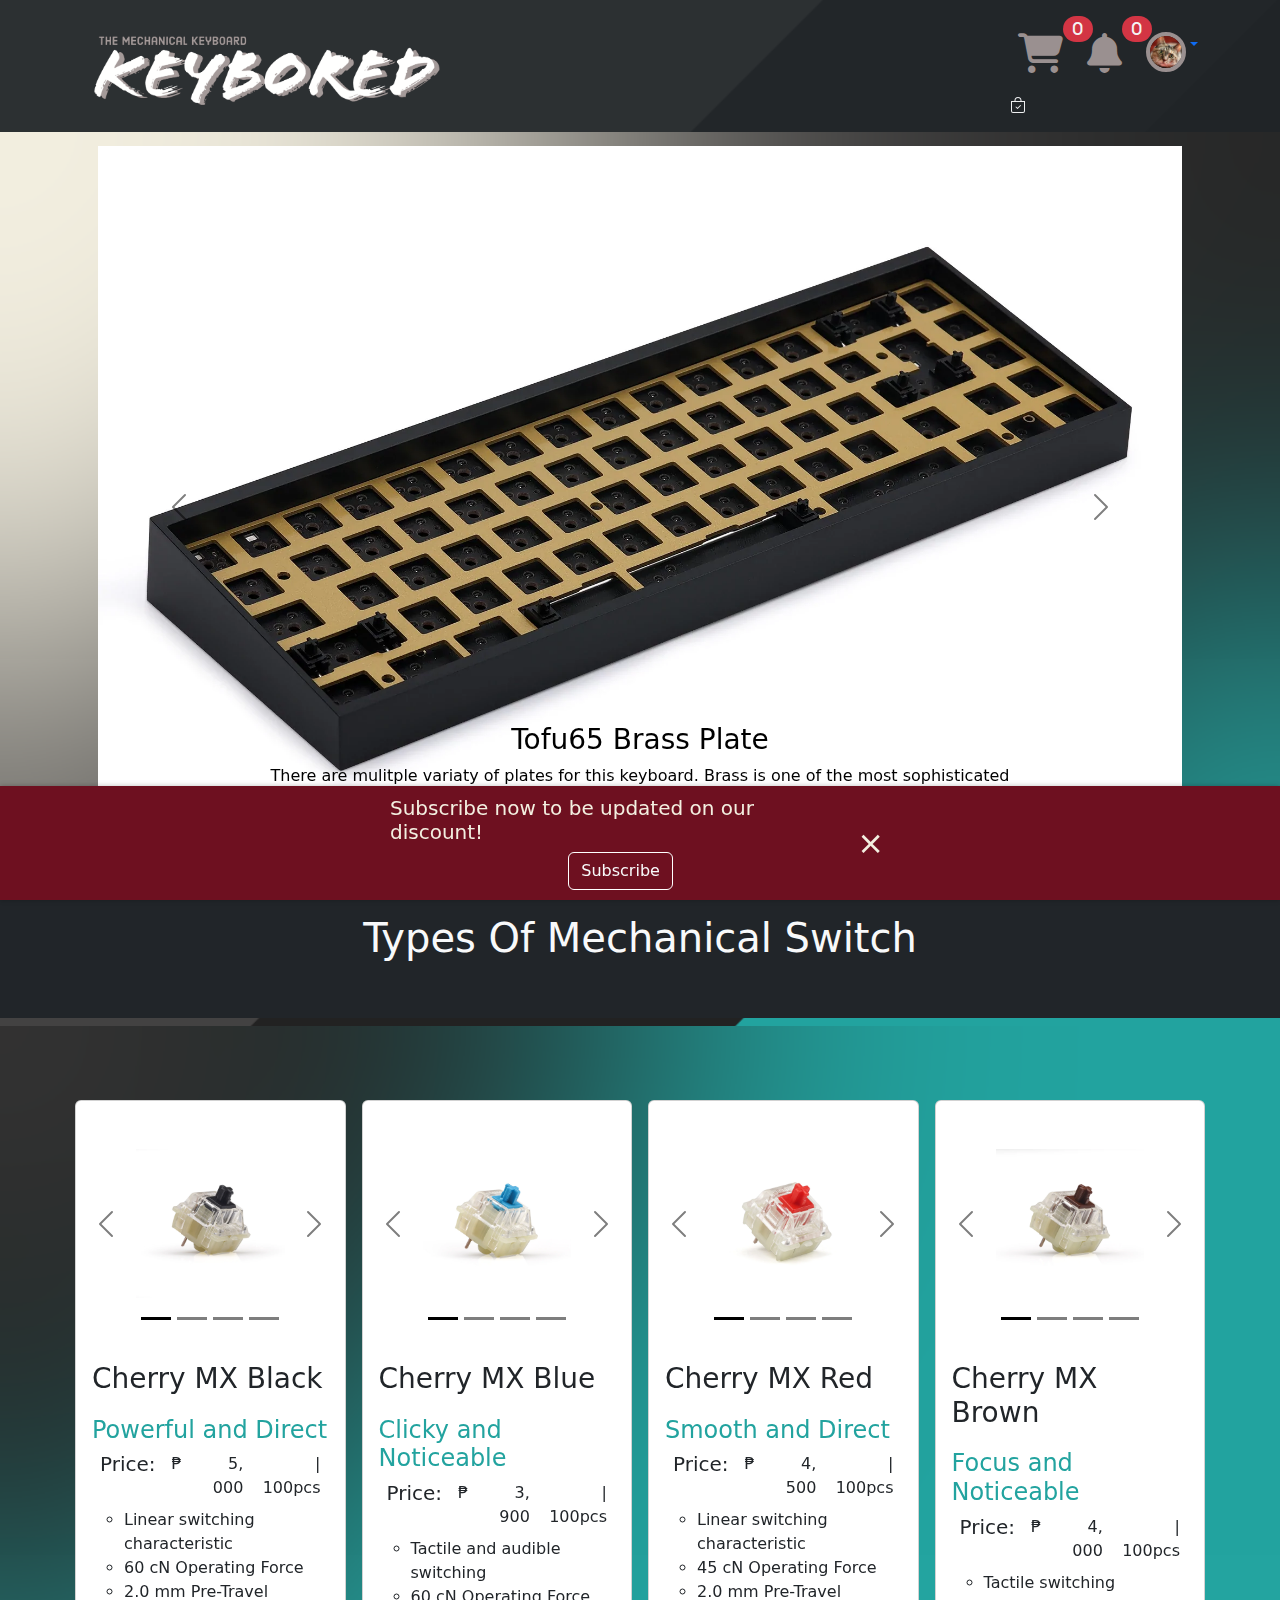
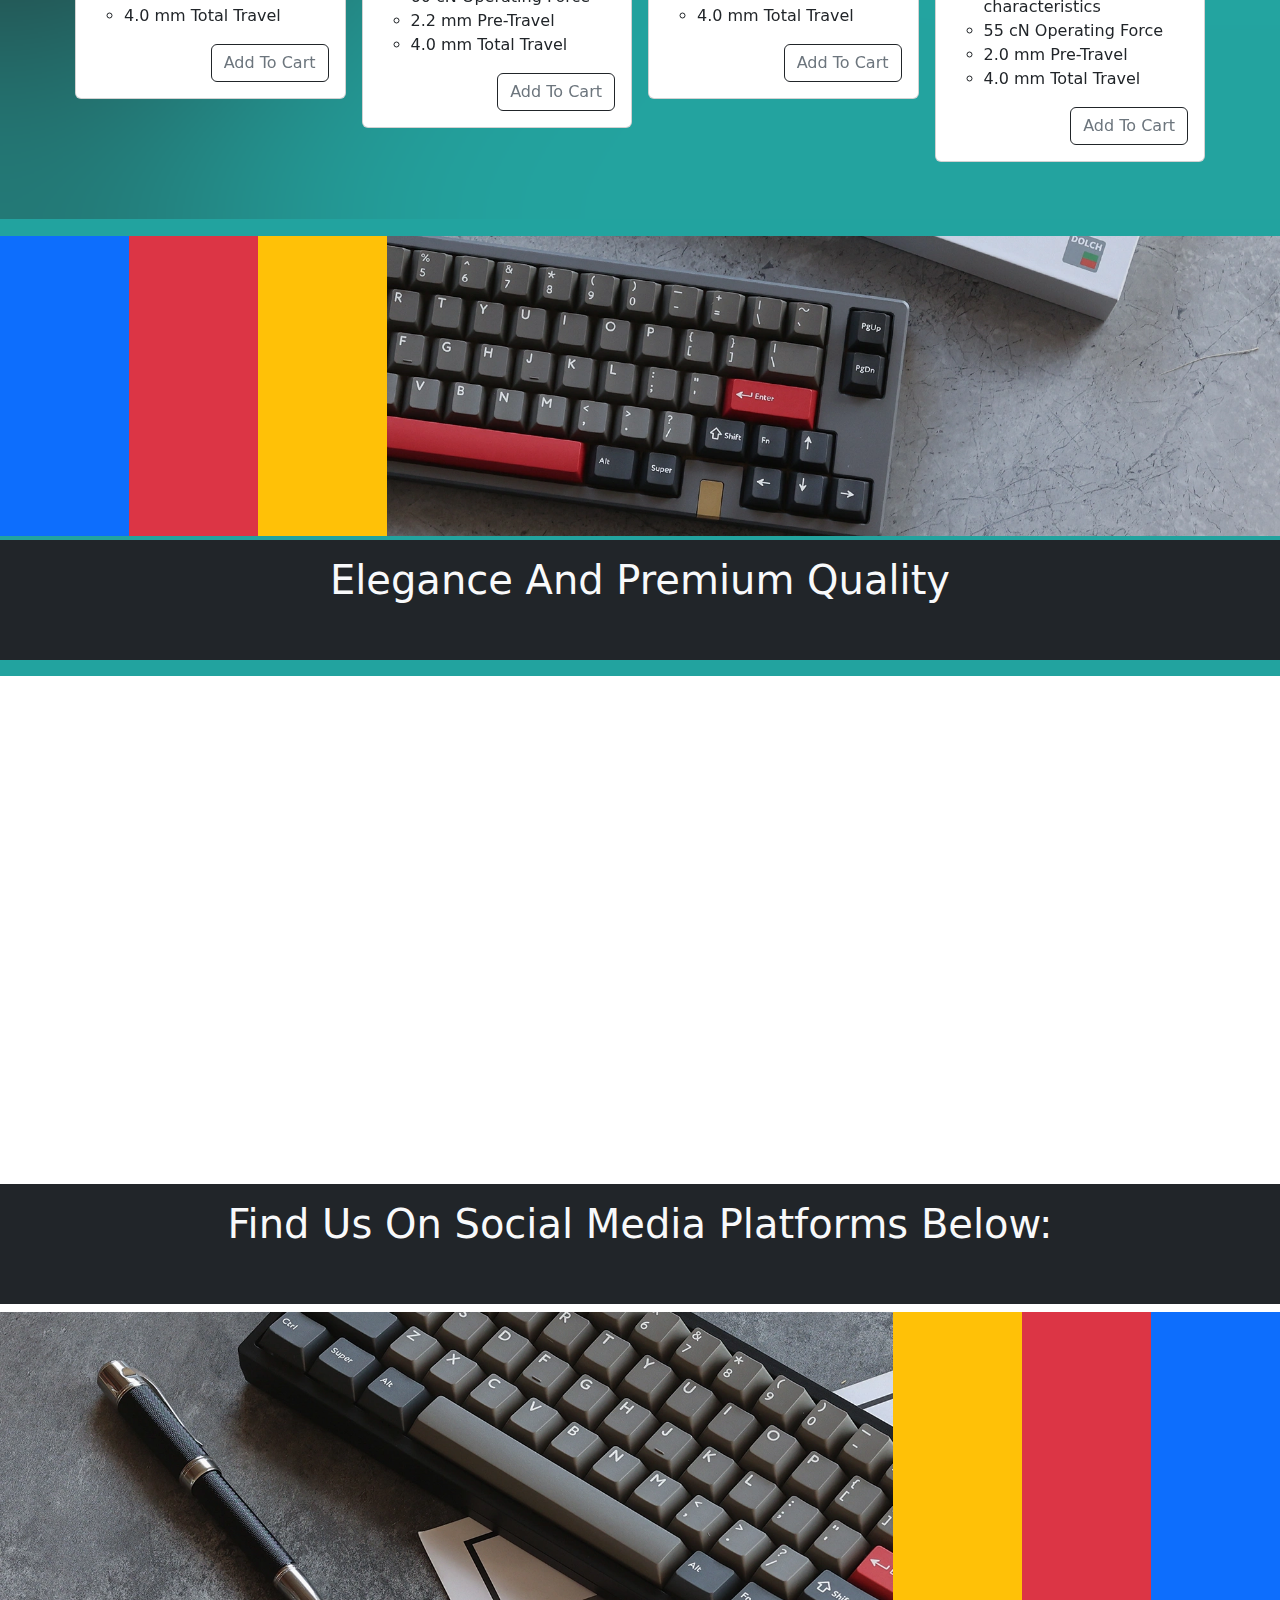
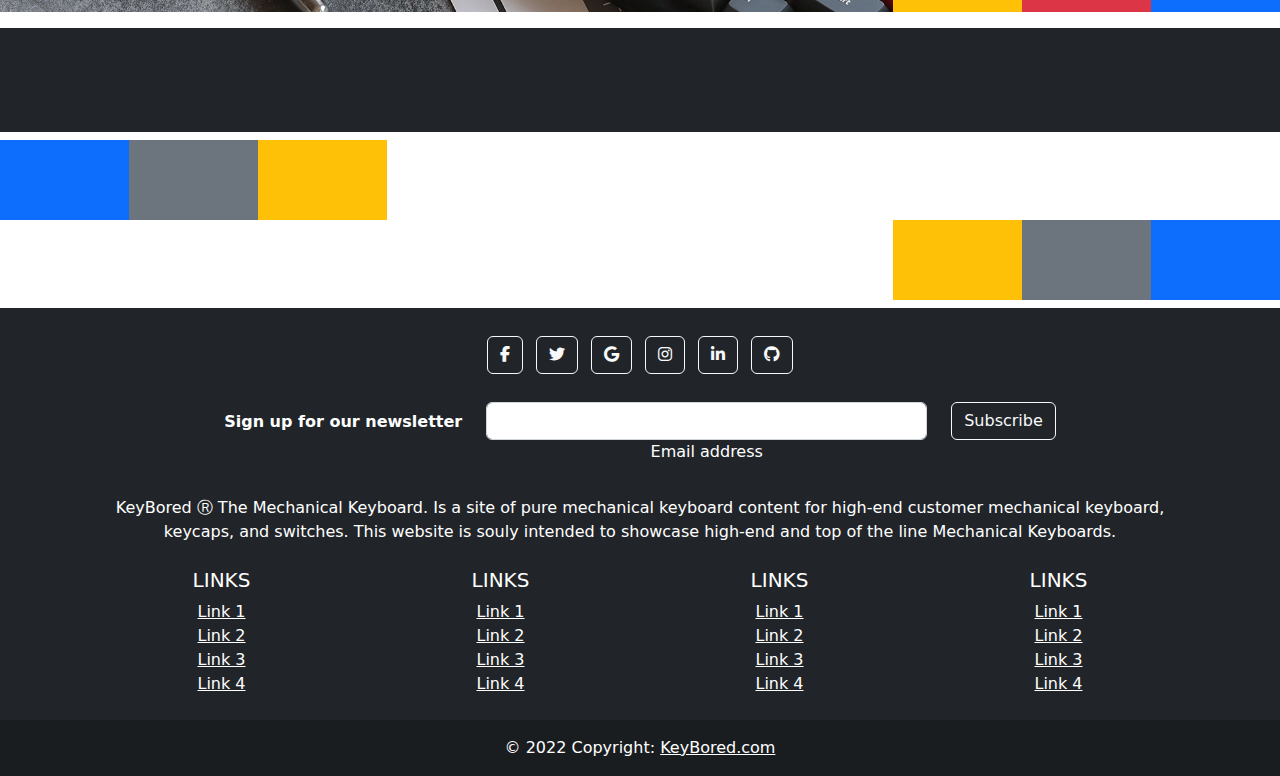
==== index.html @ e3d93f17 "first commit" ====
<!DOCTYPE html>
<html lang="en">

<head>
  <meta charset="UTF-8" />
  <meta http-equiv="X-UA-Compatible" content="IE=edge" />
  <meta name="viewport" content="width=device-width, initial-scale=1.0" />
  <title> | KeyBored Ⓡ The Mechanical Keyboard</title>

  <!-- title logo -->
  <link rel="icon" href="img/titlog.png" type="image/icon type" />
  <!-- title logo -->

  <link rel="stylesheet" href="css/bootstrap.css" />

  <!--  FOR BOTTOM BANNER -->
  <link rel="stylesheet" href="style.css" />

  <link rel="stylesheet" href="https://cdnjs.cloudflare.com/ajax/libs/font-awesome/6.1.1/css/all.min.css
  " />
  <!-- this is the link for the Bootstrap CDN for font awesome -->
  <link rel="stylesheet" href="https://cdn.jsdelivr.net/npm/bootstrap-icons@1.10.2/font/bootstrap-icons.css" />

  <style>
    html,
    body {
      background: url("img/background1.png");
      background-size: cover;
      background-repeat: no-repeat;
      background-attachment: fixed;
      box-sizing: border-box;
      margin-top: 0px;
      margin-bottom: 0px;
      margin-left: 0px;
      margin-right: 0px;
      scroll-behavior: smooth;
    }

    .blurbg {
      border: solid px white;
      padding-block: 10px;
      padding-inline: 15px;
      width: 100%;
      max-width: 2000px;
      margin: auto;
      backdrop-filter: blur(180px);
    }
  </style>
</head>

<body>
  <!-- START OF THE NAVBAR -->
  <nav class="navbar navbar-expand-lg navbar-dark bg-dark sticky-top m-0 p-3" style="opacity: 0.95; width: 100%">
    <div class="container align-items-center justify-content-center>
      <a class=" navbar-brand" href="#">
      <img src="img/brandname1.png" alt="logo" height="100" loading="lazy" />
      </a>
      <button class="navbar-toggler text-light" data-bs-toggle="collapse" data-bs-target="#navbarMenu">
        <span class="navbar-toggler-icon text-light"></span>
      </button>
      <div class="collapse navbar-collapse justify-content-end text-light" id="navbarMenu">
        <ul class="navbar-nav ms-3 p-0">
          <li class="nav-item justify-content-end">
            <a href="./cart.html" class="nav-link" style="font-size: 40px; color: #a09595; position: relative"><i
                class="fas fa-shopping-cart">
                <span class="badge rounded-pill  bg-danger" style="font-size: 15px; position: absolute; top: 0">0
                </span>
              </i>
            </a>

            <svg xmlns="http://www.w3.org/2000/svg" width="16" height="16" fill="currentColor" class="bi bi-bag-check"
              viewBox="0 0 16 16">
              <path fill-rule="evenodd"
                d="M10.854 8.146a.5.5 0 0 1 0 .708l-3 3a.5.5 0 0 1-.708 0l-1.5-1.5a.5.5 0 0 1 .708-.708L7.5 10.793l2.646-2.647a.5.5 0 0 1 .708 0z" />
              <path
                d="M8 1a2.5 2.5 0 0 1 2.5 2.5V4h-5v-.5A2.5 2.5 0 0 1 8 1zm3.5 3v-.5a3.5 3.5 0 1 0-7 0V4H1v10a2 2 0 0 0 2 2h10a2 2 0 0 0 2-2V4h-3.5zM2 5h12v9a1 1 0 0 1-1 1H3a1 1 0 0 1-1-1V5z" />
            </svg>
          </li>

          <li class="nav-item ms-2 p-0">
            <a href="#" class="nav-link" style="font-size: 40px; color: #a09595; position: relative"><i
                class="fas fa-bell">
                <span class="badge rounded-pill bg-danger" style="font-size: 15px; position: absolute; top: 0">0</span>
              </i>
            </a>
          </li>

          <!-- 3RD ITEM WITH DP -->

          <div class="dropdown ms-3 p-0">
            <a class="dropdown-toggle d-flex align-items-center hidden-arrow" href="#" id="pangatlongoption"
              role="button" data-bs-toggle="dropdown" aria-expanded="false">
              <img src="img/mingming.png" alt="bootstrap" class="mt-3 p-0 img-thumbnail" width="40" height="40"
                loading="lazy" style="border: solid 4px #a09595; border-radius: 50%" />
            </a>
            <ul class="dropdown-menu dropdown-menu-end p-1" aria-labelledby="pangatlongoption"
              style="background: none; border: none">
              <li>
                <div class="btn btn-outline-light rounded-pill" style="width: 100%; border: solid #a09595 0px">
                  <a href="#" class="dropdown-item text-light bg-dark rounded-pill" style="border: solid 1px white">My
                    Account</a>
                </div>
              </li>
              <li>
                <div class="btn btn-outline-light rounded-pill" style="width: 100%; border: solid #a09595 0px">
                  <a href="#" class="dropdown-item text-light bg-dark rounded-pill"
                    style="border: solid 1px white">Settings</a>
                </div>
              </li>
              <li>
                <div class="btn btn-outline-light rounded-pill" style="width: 100%; border: solid #a09595 0px">
                  <a href="#" class="dropdown-item text-light bg-dark rounded-pill"
                    style="border: solid 1px white">Logout</a>
                </div>
              </li>
            </ul>
          </div>
        </ul>
      </div>
  </nav>
  <!-- END OF THE NAVBAR -->

  <!-- START OF THE CAROUSEL -->
  <div class="blurbg">
    <div class="container">
      <div class="carousel slide carousel-fade carousel-dark p-0 mt-1 mb-3 ms-3 me-3" data-bs-ride="carousel"
        id="CarouselControl">
        <div class="carousel-indicators">
          <button data-bs-target="#CarouselControl" data-bs-slide-to="0" class="active"></button>
          <button data-bs-target="#CarouselControl" data-bs-slide-to="1"></button>
          <button data-bs-target="#CarouselControl" data-bs-slide-to="2"></button>
          <button data-bs-target="#CarouselControl" data-bs-slide-to="3"></button>
          <button data-bs-target="#CarouselControl" data-bs-slide-to="4"></button>
        </div>
        <div class="carousel-inner">
          <div class="carousel-item active">
            <img src="img/Products/tofu65.png" alt="" class="d-block w-100 h-100" />
            <div class="carousel-caption d-none d-md-block">
              <h3>Tofu65 Brass Plate</h3>
              <p>
                There are mulitple variaty of plates for this keyboard. Brass
                is one of the most sophisticated and good sounding plate for
                the unit. Some plates are FR4, Polycarbanate, and Aluminuim.
              </p>
            </div>
          </div>
          <div class="carousel-item">
            <img src="img/Products/tofu65a.png" alt="" class="d-block w-100 h-100" />
            <div class="carousel-caption d-none d-md-block">
              <h3>68 Total Keys</h3>
              <p>
                Tofu65 is a 65% mechanical keyboard that has 68 keys with a
                dedicated arrow buttons and keys for PageUp, PageDn, Home, and
                Del.
              </p>
            </div>
          </div>
          <div class="carousel-item">
            <img src="img/Products/tofu6b.png" alt="" class="d-block w-100 h-100" />
            <div class="carousel-caption d-none d-md-block">
              <h3>Type C connection</h3>
              <p>
                The specifi connection for Tofu65 is via USB Type-C only. Some
                other mechanical keyboards has 2.4 USB dongle, and Bluetooth
                connection. They also have batteries inside unlike Tofu65,
                there is none.
              </p>
            </div>
          </div>
          <div class="carousel-item">
            <img src="img/Products/tofu65c.png" alt="" class="d-block w-100 h-100" />
            <div class="carousel-caption d-none d-md-block">
              <h3>Cherry Screw-in Stabs</h3>
              <p>
                The included Stabilizer for Tofu65 is made by Cherry and their
                very own Cherry Screw-in stabilizer. This components can be
                very anoying if not tuned properly.
              </p>
            </div>
          </div>
          <div class="carousel-item">
            <img src="img/Products/tofu65d.png" alt="" class="d-block w-100 h-100" />
            <div class="carousel-caption d-none d-md-block">
              <h3>Acrylic Case</h3>
              <p>
                Originally, Tofu65 can only be both out of Aluminuim material.
                Now, you can also get it with the Acrylic version which will
                sound deeper than the Aluminuim. It also has RGB underglow
                that illuminated underneat the keyboard itself.
                <a href="https://www.youtube.com/watch?v=8BfR9Q4SiG8&t=107s">click here to learn more.</a>
              </p>
            </div>
          </div>
        </div>
        <button class="carousel-control-prev" data-bs-target="#CarouselControl" data-bs-slide="prev">
          <span class="carousel-control-prev-icon"></span>
        </button>
        <button class="carousel-control-next" data-bs-target="#CarouselControl" data-bs-slide="next">
          <span class="carousel-control-next-icon"></span>
        </button>
      </div>
      <!-- END OF THE CAROUSEL -->
    </div>
  </div>

  <div class="container-fluid bg-dark w-100 h-100 text-light text-center text-capitalize mt-1 pt-3">
    <div class="col-12">
      <h1>Types of Mechanical Switch</h1>
    </div>
    <div class="col-12 text-dark">
      <h1>content</h1>
    </div>
  </div>
  <!-- START OF CARD ELEMENTS -->
  <!-- this line below will blur the background of the types of switches -->
  <div class="blurbg">
    <div class="rowCardCarousel">
      <div class="container-fluid">
        <div class="row gx-3 pt-5 pb-5 ps-5 pe-5">
          <!-- start of the carousel inside the card1 -->

          <div class="col-md-3 gy-3">
            <div class="card">
              <div class="container">
                <div class="carousel slide carousel-fade carousel-dark p-5" data-bs-ride="carousel"
                  id="CarouselControl1">
                  <div class="carousel-indicators">
                    <button data-bs-target="#CarouselControl1" data-bs-slide-to="0" class="active"></button>
                    <button data-bs-target="#CarouselControl1" data-bs-slide-to="1"></button>
                    <button data-bs-target="#CarouselControl1" data-bs-slide-to="2"></button>
                    <button data-bs-target="#CarouselControl1" data-bs-slide-to="3"></button>
                  </div>
                  <div class="carousel-inner" role="listbox">
                    <div class="carousel-item active">
                      <img src="img/Products/blackswitch/1.png" alt="" class="d-block w-100 h-100" />
                    </div>
                    <div class="carousel-item">
                      <img src="img/Products/blackswitch/2.png" alt="" class="d-block w-100 h-100" />
                    </div>
                    <div class="carousel-item">
                      <img src="img/Products/blackswitch/3.png" alt="" class="d-block w-100 h-100" />
                    </div>
                    <div class="carousel-item">
                      <img src="img/Products/blackswitch/4.png" alt="" class="d-block w-100 h-100" />
                    </div>
                  </div>
                  <button class="carousel-control-prev" data-bs-target="#CarouselControl1" data-bs-slide="prev">
                    <span class="carousel-control-prev-icon"></span>
                  </button>
                  <button class="carousel-control-next" data-bs-target="#CarouselControl1" data-bs-slide="next">
                    <span class="carousel-control-next-icon"></span>
                  </button>
                </div>
              </div>
              <div class="card-body text-end">
                <h3 class="card-title text-start mb-4">Cherry MX Black</h3>
                <h4 class="card-subtitle text-start" style="color: #22a39f">
                  Powerful and Direct
                </h4>
                <div class="amount d-flex gap-3 p-2">
                  <h5>Price:</h5>
                  <span>₱</span>
                  <span>5, 000</span>
                  <span>| 100pcs</span>
                </div>
                <span class="card-text">
                  <ul style="list-style-type: circle; text-align: start">
                    <li>Linear switching characteristic</li>
                    <li>60 cN Operating Force</li>
                    <li>2.0 mm Pre-Travel</li>
                    <li>4.0 mm Total Travel</li>
                  </ul>
                </span>
                <a href="https://www.cherrymx.de/en/cherry-mx/mx-original/mx-black.html"
                  class="btn btn-outline-dark text-secondary text-capitalize">Add to Cart</a>
              </div>
            </div>
          </div>
          <!-- end of the carousel inside the card1 -->

          <!-- start of the corousel inside the card 2 -->

          <div class="col-md-3 gy-3">
            <div class="card">
              <div class="container">
                <div class="carousel slide carousel-fade carousel-dark p-5" data-bs-ride="carousel"
                  id="CarouselControl2">
                  <div class="carousel-indicators">
                    <button data-bs-target="#CarouselControl2" data-bs-slide-to="0" class="active"></button>
                    <button data-bs-target="#CarouselControl2" data-bs-slide-to="1"></button>
                    <button data-bs-target="#CarouselControl2" data-bs-slide-to="2"></button>
                    <button data-bs-target="#CarouselControl2" data-bs-slide-to="3"></button>
                  </div>
                  <div class="carousel-inner">
                    <div class="carousel-item active">
                      <img src="img/Products/blueswitch/1.png" alt="" class="d-block w-100 h-100" />
                    </div>
                    <div class="carousel-item">
                      <img src="img/Products/blueswitch/2.png" alt="" class="d-block w-100 h-100" />
                    </div>
                    <div class="carousel-item">
                      <img src="img/Products/blueswitch/3.png" alt="" class="d-block w-100 h-100" />
                    </div>
                    <div class="carousel-item">
                      <img src="img/Products/blueswitch/4.png" alt="" class="d-block w-100 h-100" />
                    </div>
                  </div>
                  <button class="carousel-control-prev" data-bs-target="#CarouselControl2" data-bs-slide="prev">
                    <span class="carousel-control-prev-icon"></span>
                  </button>
                  <button class="carousel-control-next" data-bs-target="#CarouselControl2" data-bs-slide="next">
                    <span class="carousel-control-next-icon"></span>
                  </button>
                </div>
              </div>
              <div class="card-body text-end">
                <h3 class="card-title text-start mb-4">Cherry MX Blue</h3>
                <h4 class="card-subtitle text-start" style="color: #22a39f">
                  Clicky and Noticeable
                </h4>
                <div class="amount d-flex gap-3 p-2">
                  <h5>Price:</h5>
                  <span>₱</span>
                  <span>3, 900</span>
                  <span>| 100pcs</span>
                </div>
                <span class="card-text">
                  <ul style="list-style-type: circle; text-align: start">
                    <li>Tactile and audible switching</li>
                    <li>60 cN Operating Force</li>
                    <li>2.2 mm Pre-Travel</li>
                    <li>4.0 mm Total Travel</li>
                  </ul>
                </span>
                <a href="https://www.cherrymx.de/en/cherry-mx/mx-original/mx-blue.html"
                  class="btn btn-outline-dark text-secondary text-capitalize">Add to Cart</a>
              </div>
            </div>
          </div>
          <!-- end of the carousel inside the card 2 -->

          <!-- start of the carousel inside the card 3 -->

          <div class="col-md-3 gy-3">
            <div class="card">
              <div class="container">
                <div class="carousel slide carousel-fade carousel-dark p-5" data-bs-ride="carousel"
                  id="CarouselControl3">
                  <div class="carousel-indicators">
                    <button data-bs-target="#CarouselControl3" data-bs-slide-to="0" class="active"></button>
                    <button data-bs-target="#CarouselControl3" data-bs-slide-to="1"></button>
                    <button data-bs-target="#CarouselControl3" data-bs-slide-to="2"></button>
                    <button data-bs-target="#CarouselControl3" data-bs-slide-to="3"></button>
                  </div>
                  <div class="carousel-inner">
                    <div class="carousel-item active">
                      <img src="img/Products/redswitch/1.png" alt="" class="d-block w-100 h-100" />
                    </div>
                    <div class="carousel-item">
                      <img src="img/Products/redswitch/2.png" alt="" class="d-block w-100 h-100" />
                    </div>
                    <div class="carousel-item">
                      <img src="img/Products/redswitch/3.png" alt="" class="d-block w-100 h-100" />
                    </div>
                    <div class="carousel-item">
                      <img src="img/Products/redswitch/4.png" alt="" class="d-block w-100 h-100" />
                    </div>
                  </div>
                  <button class="carousel-control-prev" data-bs-target="#CarouselControl3" data-bs-slide="prev">
                    <span class="carousel-control-prev-icon"></span>
                  </button>
                  <button class="carousel-control-next" data-bs-target="#CarouselControl3" data-bs-slide="next">
                    <span class="carousel-control-next-icon"></span>
                  </button>
                </div>
              </div>
              <div class="card-body text-end">
                <h3 class="card-title text-start mb-4">Cherry MX Red</h3>
                <h4 class="card-subtitle text-start" style="color: #22a39f">
                  Smooth and Direct
                </h4>
                <div class="amount d-flex gap-3 p-2">
                  <h5>Price:</h5>
                  <span>₱</span>
                  <span>4, 500</span>
                  <span>| 100pcs</span>
                </div>
                <span class="card-text">
                  <ul style="list-style-type: circle; text-align: start">
                    <li>Linear switching characteristic</li>
                    <li>45 cN Operating Force</li>
                    <li>2.0 mm Pre-Travel</li>
                    <li>4.0 mm Total Travel</li>
                  </ul>
                </span>
                <a href="https://www.cherrymx.de/en/cherry-mx/mx-original/mx-red.html"
                  class="btn btn-outline-dark text-secondary text-capitalize">Add to Cart</a>
              </div>
            </div>
          </div>
          <!-- end of the carousel inside the card 3 -->

          <!-- start of the carousel inside the card 4 -->
          <div class="col-md-3 gy-3">
            <div class="card">
              <div class="container">
                <div class="carousel slide carousel-fade carousel-dark p-5" data-bs-ride="carousel"
                  id="CarouselControl4">
                  <div class="carousel-indicators">
                    <button data-bs-target="#CarouselControl4" data-bs-slide-to="0" class="active"></button>
                    <button data-bs-target="#CarouselControl4" data-bs-slide-to="1"></button>
                    <button data-bs-target="#CarouselControl4" data-bs-slide-to="2"></button>
                    <button data-bs-target="#CarouselControl4" data-bs-slide-to="3"></button>
                  </div>
                  <div class="carousel-inner">
                    <div class="carousel-item active">
                      <img src="img/Products/brownswitch/1.png" alt="" class="d-block w-100 h-100" />
                    </div>
                    <div class="carousel-item">
                      <img src="img/Products/brownswitch/2.png" alt="" class="d-block w-100 h-100" />
                    </div>
                    <div class="carousel-item">
                      <img src="img/Products/brownswitch/3.png" alt="" class="d-block w-100 h-100" />
                    </div>
                    <div class="carousel-item">
                      <img src="img/Products/brownswitch/4.png" alt="" class="d-block w-100 h-100" />
                    </div>
                  </div>
                  <button class="carousel-control-prev" data-bs-target="#CarouselControl4" data-bs-slide="prev">
                    <span class="carousel-control-prev-icon"></span>
                  </button>
                  <button class="carousel-control-next" data-bs-target="#CarouselControl4" data-bs-slide="next">
                    <span class="carousel-control-next-icon"></span>
                  </button>
                </div>
              </div>
              <div class="card-body text-end">
                <h3 class="card-title text-start mb-4">Cherry MX Brown</h3>
                <h4 class="card-subtitle text-start" style="color: #22a39f">
                  Focus and Noticeable
                </h4>
                <div class="amount d-flex gap-3 p-2">
                  <h5>Price:</h5>
                  <span>₱</span>
                  <span>4, 000</span>
                  <span>| 100pcs</span>
                </div>
                <span class="card-text">
                  <ul style="list-style-type: circle; text-align: start">
                    <li>Tactile switching characteristics</li>
                    <li>55 cN Operating Force</li>
                    <li>2.0 mm Pre-Travel</li>
                    <li>4.0 mm Total Travel</li>
                  </ul>
                </span>
                <a href="https://www.cherrymx.de/en/cherry-mx/mx-original/mx-brown.html"
                  class="btn btn-outline-dark text-secondary text-capitalize">Add to Cart</a>
              </div>
            </div>
          </div>
          <!-- end of the carousel inside the card 4 -->
        </div>
      </div>
    </div>
  </div>
  <!-- END OF CARD ELEMENTS -->
  <!-- NEW CONTENT DESIGN-->
  <div class="container-fluid">
    <div class="row mt-3" style="
          border: solid 0px white;
          background-image: url(./img/Products/design/1.png);
          background-size: cover;
          background-repeat: no-repeat;
        ">
      <div class="container d-flex m-0 p-0 flex-row align-items-stretch" style="height: 300px">
        <div class="bg-primary p-2 text-primary">Sample Flex 1</div>
        <div class="bg-danger p-2 text-danger">Sample Flex 2</div>
        <div class="bg-warning p-2 text-warning">Sample Flex 3</div>
      </div>
    </div>
  </div>
  <!-- ************************************************************************ -->

  <div class="container-fluid bg-dark w-100 h-100 text-light text-center text-capitalize mt-1 pt-3">
    <div class="col-12 text-light">
      <h1>Elegance and Premium quality</h1>
    </div>
    <div class="col-12 text-dark">
      <h1>content</h1>
    </div>
  </div>

  <!-- ************************************************************************ -->
  <div class="container-fluid m-0 p-0">
    <div class="youtubevidz d-flex flex-row" style="
          border: solid 0px red;
          width: 100%;
          height: 500px;
          background: none;
          position: relative;
          justify-content: center;
          margin: auto;
        ">
      <div class="col-6">
        <div class="embed-responsive embed-responsive-21by9">
          <iframe width="100%" height="500" src="https://www.youtube.com/embed/FuSDQ_J1upw" title="YouTube video player"
            frameborder="0"
            allow="accelerometer; autoplay; clipboard-write; encrypted-media; gyroscope; picture-in-picture"
            allowfullscreen></iframe>
        </div>
      </div>

      <div class="col-6">
        <div class="embed-responsive embed-responsive-21by9">
          <iframe width="100%" height="500" src="https://www.youtube.com/embed/HLxk3C5bwAk" title="YouTube video player"
            frameborder="0"
            allow="accelerometer; autoplay; clipboard-write; encrypted-media; gyroscope; picture-in-picture"
            allowfullscreen></iframe>
        </div>
      </div>
    </div>
  </div>
  <!-- ************************************************************************ -->
  <div class="container-fluid bg-dark w-100 h-100 text-light text-center text-capitalize mt-3 pt-3">
    <div class="col-12 text-light">
      <h1>Find us on social media platforms below:</h1>
    </div>
    <div class="col-12 text-dark">
      <h1>content</h1>
    </div>
  </div>
  <!-- ************************************************************************ -->

  <div class="container-fluid">
    <div class="row mt-0" style="
          border: solid 0px white;
          background-image: url(./img/Products/design/4.png);
          background-size: cover;
          background-repeat: no-repeat;
        ">
      <div class="container d-flex m-0 p-0 flex-row-reverse align-items-stretch" style="height: 300px">
        <div class="bg-primary p-2 text-primary">Sample Flex 1</div>
        <div class="bg-danger p-2 text-danger">Sample Flex 2</div>
        <div class="bg-warning p-2 text-warning">Sample Flex 3</div>
      </div>
    </div>
  </div>
  <!-- NEW CONTENT DESIGN -->

  <div class="container-fluid bg-dark w-100 h-100 text-light text-center text-capitalize mt-3">
    <div class="col-12 text-dark">
      <h1>sample content</h1>
    </div>
    <div class="col-12 text-dark">
      <h1>sample content</h1>
    </div>
  </div>

  <!-- FLEX EXAMPLES -->
  <div class="container-fluid d-flex m-0 p-0 flex-row">
    <div class="bg-primary p-2 text-primary">Sample Flex 1</div>
    <div class="bg-secondary p-2 text-secondary">Sample Flex 2</div>
    <div class="bg-warning p-2 text-warning">Sample Flex 3</div>
  </div>

  <div class="container-fluid d-flex m-0 p-0 flex-row">
    <div class="bg-primary p-2 text-primary">Sample Flex 1</div>
    <div class="bg-secondary p-2 text-secondary">Sample Flex 2</div>
    <div class="bg-warning p-2 text-warning">Sample Flex 3</div>
  </div>

  <div class="container-fluid d-flex m-0 p-0 flex-row-reverse">
    <div class="bg-primary p-2 text-primary">Sample Flex 1</div>
    <div class="bg-secondary p-2 text-secondary">Sample Flex 2</div>
    <div class="bg-warning p-2 text-warning">Sample Flex 3</div>
  </div>

  <div class="container-fluid d-flex mb-2 p-0 flex-row-reverse">
    <div class="bg-primary p-2 text-primary">Sample Flex 1</div>
    <div class="bg-secondary p-2 text-secondary">Sample Flex 2</div>
    <div class="bg-warning p-2 text-warning">Sample Flex 3</div>
  </div>
  <!-- FLEX EXAMPLES -->

  <!-- Footer -->
  <footer class="bg-dark text-center text-white">
    <!-- Grid container -->
    <div class="container p-4">
      <!-- Section: Social media -->
      <section class="mb-4">
        <!-- Facebook -->
        <a class="btn btn-outline-light btn-floating m-1" href="https://www.facebook.com/KBDfanskeyboard"
          role="button"><i class="fab fa-facebook-f"></i></a>

        <!-- Twitter -->
        <a class="btn btn-outline-light btn-floating m-1"
          href="https://twitter.com/KBDfans?ref_src=twsrc%5Egoogle%7Ctwcamp%5Eserp%7Ctwgr%5Eauthor" role="button"><i
            class="fab fa-twitter"></i></a>

        <!-- Google -->
        <a class="btn btn-outline-light btn-floating m-1" href="#!" role="button"><i class="fab fa-google"></i></a>

        <!-- Instagram -->
        <a class="btn btn-outline-light btn-floating m-1" href="https://www.instagram.com/kbdfans/?hl=en"
          role="button"><i class="fab fa-instagram"></i></a>

        <!-- Linkedin -->
        <a class="btn btn-outline-light btn-floating m-1" href="#!" role="button"><i class="fab fa-linkedin-in"></i></a>

        <!-- Github -->
        <a class="btn btn-outline-light btn-floating m-1" href="#!" role="button"><i class="fab fa-github"></i></a>
      </section>
      <!-- Section: Social media -->

      <!-- Section: Form -->
      <section class="">
        <form action="">
          <!--Grid row-->
          <div class="row d-flex justify-content-center">
            <!--Grid column-->
            <div class="col-auto">
              <p class="pt-2">
                <strong>Sign up for our newsletter</strong>
              </p>
            </div>
            <!--Grid column-->

            <!--Grid column-->
            <div class="col-md-5 col-12">
              <!-- Email input -->
              <div class="form-outline form-white mb-4">
                <input type="email" id="form5Example21" class="form-control" />
                <label class="form-label" for="form5Example21">Email address</label>
              </div>
            </div>
            <!--Grid column-->

            <!--Grid column-->
            <div class="col-auto">
              <!-- Submit button -->
              <button type="submit" class="btn btn-outline-light mb-4">
                Subscribe
              </button>
            </div>
            <!--Grid column-->
          </div>
          <!--Grid row-->
        </form>
      </section>
      <!-- Section: Form -->

      <!-- Section: Text -->
      <section class="mb-4">
        <p>
          KeyBored Ⓡ The Mechanical Keyboard. Is a site of pure mechanical
          keyboard content for high-end customer mechanical keyboard, keycaps,
          and switches. This website is souly intended to showcase high-end
          and top of the line Mechanical Keyboards.
        </p>
      </section>
      <!-- Section: Text -->

      <!-- Section: Links -->
      <section class="">
        <!--Grid row-->
        <div class="row">
          <!--Grid column-->
          <div class="col-lg-3 col-md-6 mb-4 mb-md-0">
            <h5 class="text-uppercase">Links</h5>

            <ul class="list-unstyled mb-0">
              <li>
                <a href="#!" class="text-white">Link 1</a>
              </li>
              <li>
                <a href="#!" class="text-white">Link 2</a>
              </li>
              <li>
                <a href="#!" class="text-white">Link 3</a>
              </li>
              <li>
                <a href="#!" class="text-white">Link 4</a>
              </li>
            </ul>
          </div>
          <!--Grid column-->

          <!--Grid column-->
          <div class="col-lg-3 col-md-6 mb-4 mb-md-0">
            <h5 class="text-uppercase">Links</h5>

            <ul class="list-unstyled mb-0">
              <li>
                <a href="#!" class="text-white">Link 1</a>
              </li>
              <li>
                <a href="#!" class="text-white">Link 2</a>
              </li>
              <li>
                <a href="#!" class="text-white">Link 3</a>
              </li>
              <li>
                <a href="#!" class="text-white">Link 4</a>
              </li>
            </ul>
          </div>
          <!--Grid column-->

          <!--Grid column-->
          <div class="col-lg-3 col-md-6 mb-4 mb-md-0">
            <h5 class="text-uppercase">Links</h5>

            <ul class="list-unstyled mb-0">
              <li>
                <a href="#!" class="text-white">Link 1</a>
              </li>
              <li>
                <a href="#!" class="text-white">Link 2</a>
              </li>
              <li>
                <a href="#!" class="text-white">Link 3</a>
              </li>
              <li>
                <a href="#!" class="text-white">Link 4</a>
              </li>
            </ul>
          </div>
          <!--Grid column-->

          <!--Grid column-->
          <div class="col-lg-3 col-md-6 mb-4 mb-md-0">
            <h5 class="text-uppercase">Links</h5>

            <ul class="list-unstyled mb-0">
              <li>
                <a href="#!" class="text-white">Link 1</a>
              </li>
              <li>
                <a href="#!" class="text-white">Link 2</a>
              </li>
              <li>
                <a href="#!" class="text-white">Link 3</a>
              </li>
              <li>
                <a href="#!" class="text-white">Link 4</a>
              </li>
            </ul>
          </div>
          <!--Grid column-->
        </div>
        <!--Grid row-->
      </section>
      <!-- Section: Links -->
    </div>
    <!-- Grid container -->

    <!-- Copyright -->
    <div class="text-center p-3" style="background-color: rgba(0, 0, 0, 0.2)">
      © 2022 Copyright:
      <a class="text-white" href="https://mdbootstrap.com/">KeyBored.com</a>
    </div>
    <!-- Copyright -->
  </footer>
  <!-- Footer -->

  <!-- Bottom banner -->
  <div class="bottombar">
    <div class="bottombar__content">
      <div class="bottombar__text">
        <h5>Subscribe now to be updated on our discount!</h5>
        <button class="btn btn-outline-dark text-light d-flex justify-content-center"
          style="border: 1px white solid; margin: auto">
          Subscribe
        </button>
      </div>
      <button class="bottombar__close" type="button">&times;</button>
    </div>
  </div>

  <script>
    document.addEventListener("click", function (e) {
      if (e.target.className.indexOf("bottombar__close") !== -1) {
        document.body.removeChild(e.target.parentElement.parentElement);
      }
    });
  </script>
  <!-- Bottom banner -->

  <!-- bottom banner source: https://www.youtube.com/watch?v=MZ_dze0hWl4 -->

  <!--  START OF THE NEW CAROUSEL FULL WIDTH -->
  <!-- Source for the carousel https://www.youtube.com/watch?v=ku_97a6Bgkg -->

  <!--  END OF THE NEW CAROUSEL FULL WIDTH -->

  <script src="js/bootstrap.bundle.js"></script>
</body>

</html>
---- style.css ----
.bottombar {
  position: fixed;
  bottom: 0;
  left: 0;
  width: 100%;
  background: #6e1020;
  color: #f3efe0;
  box-shadow: 0 0 5px rgba(0, 0, 0, 0.25);
  box-sizing: border-box;
  padding: 10px;
}

.bottombar__content {
  max-width: 500px;
  margin: 0 auto;
  display: flex;
  justify-content: space-between;
}
.bottombar__close {
  background: none;
  border: none;
  color: #f3efe0;
  cursor: pointer;
  font-size: 2em;
}
/* .bottombar__content > * {
  display: flex;
  align-items: center;
} */
/* This will target the parent and the child element under the said class */
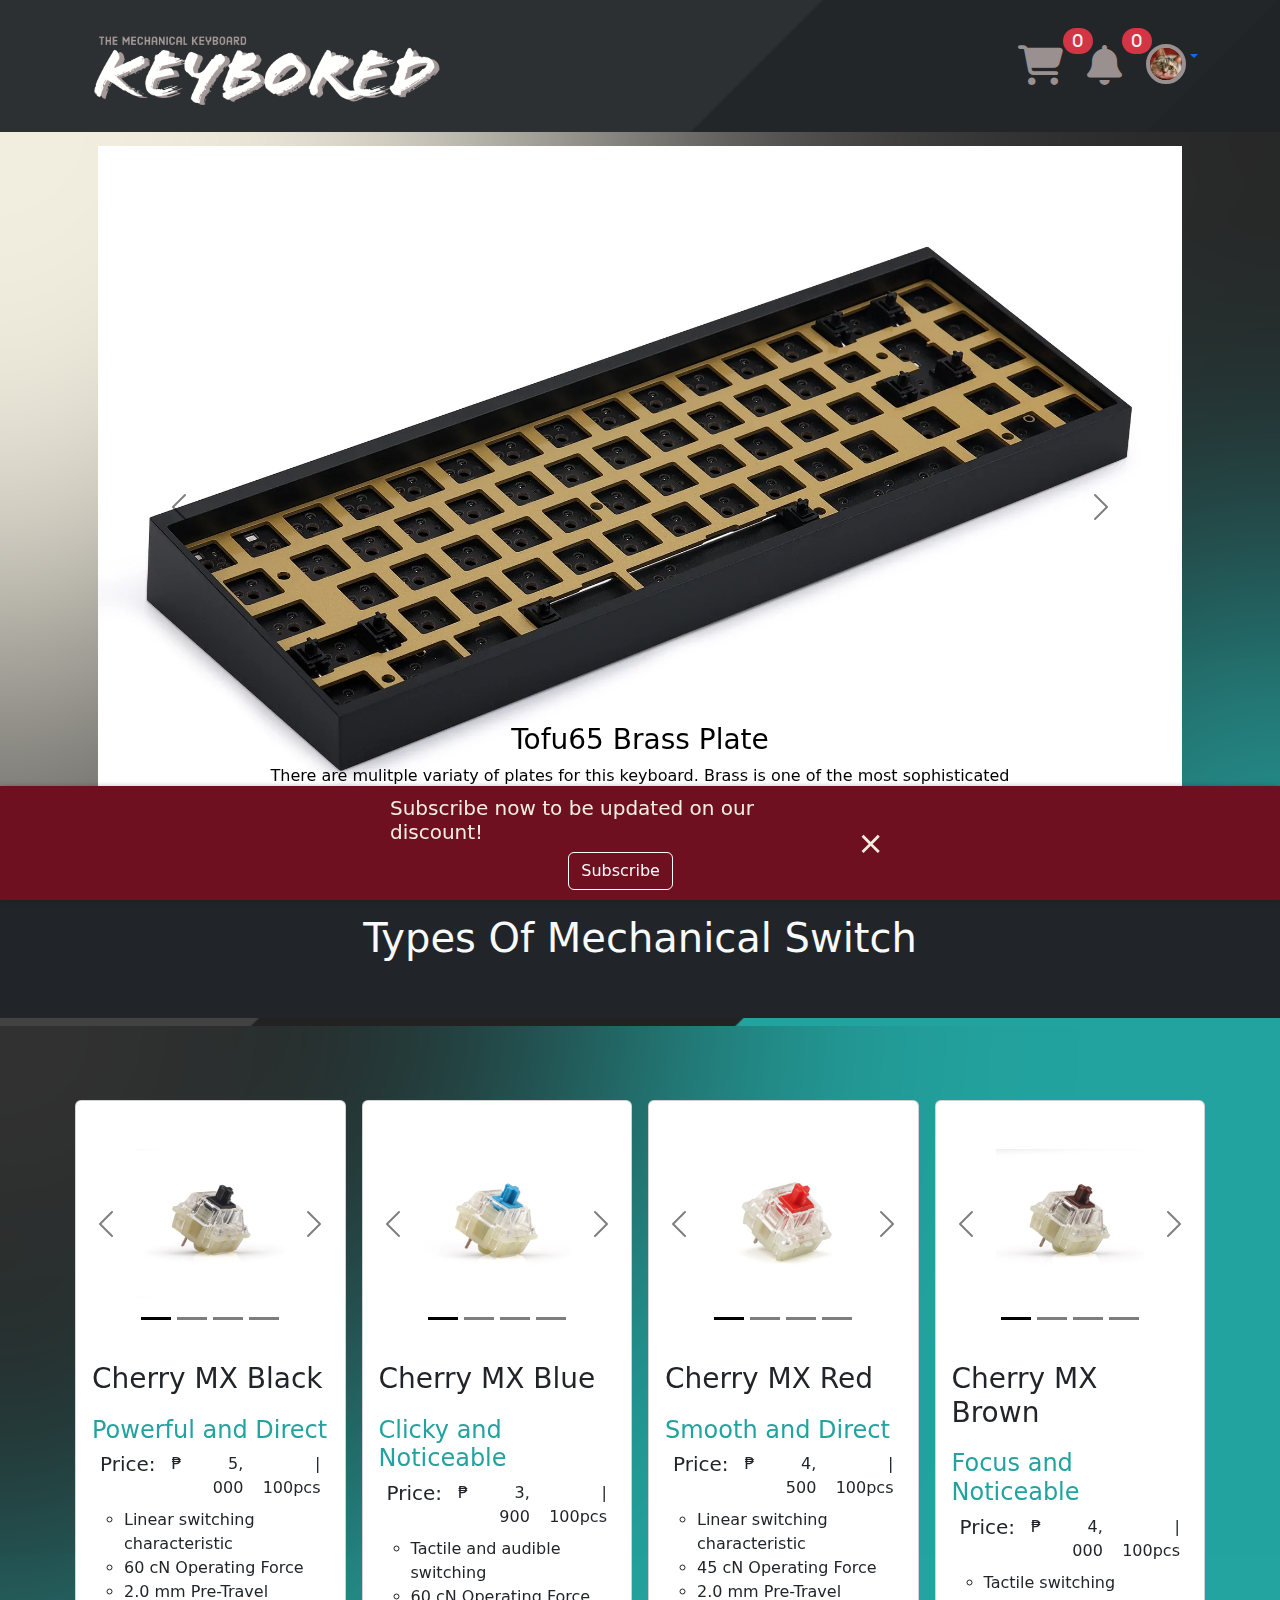
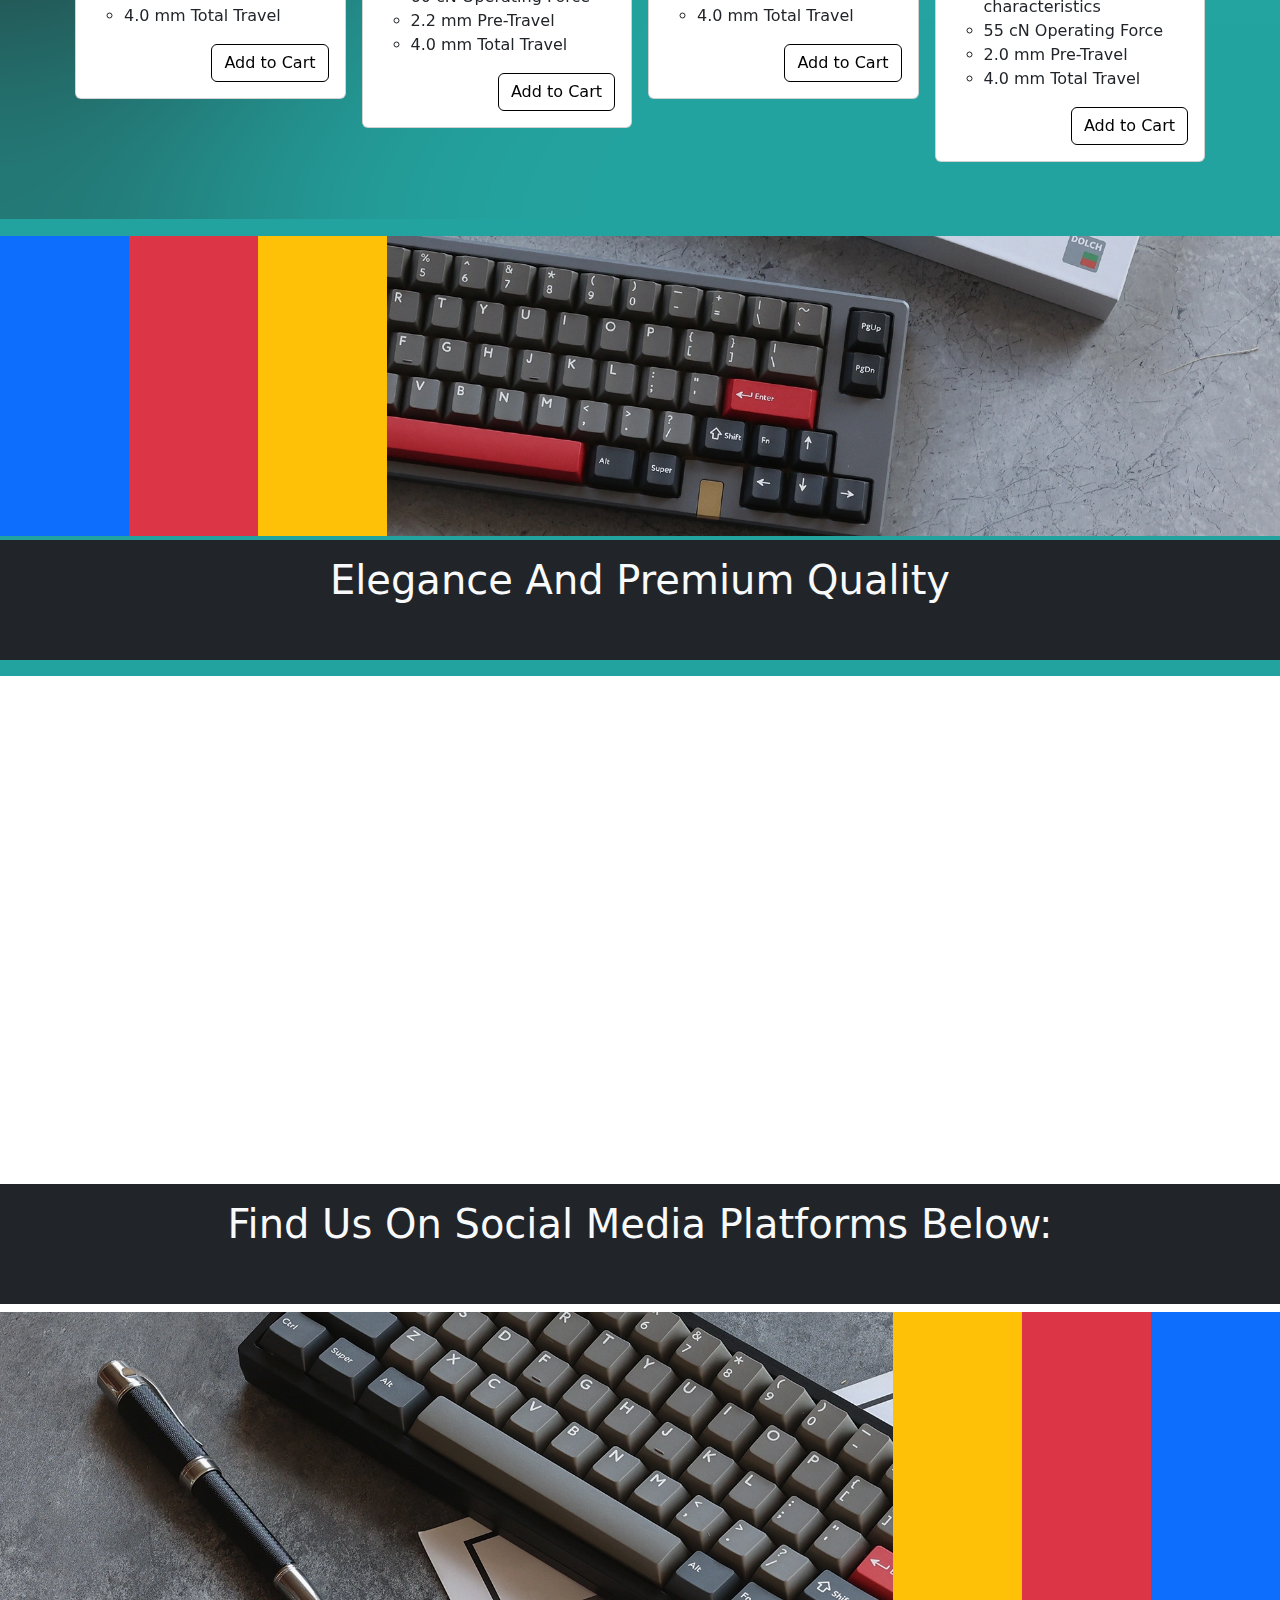
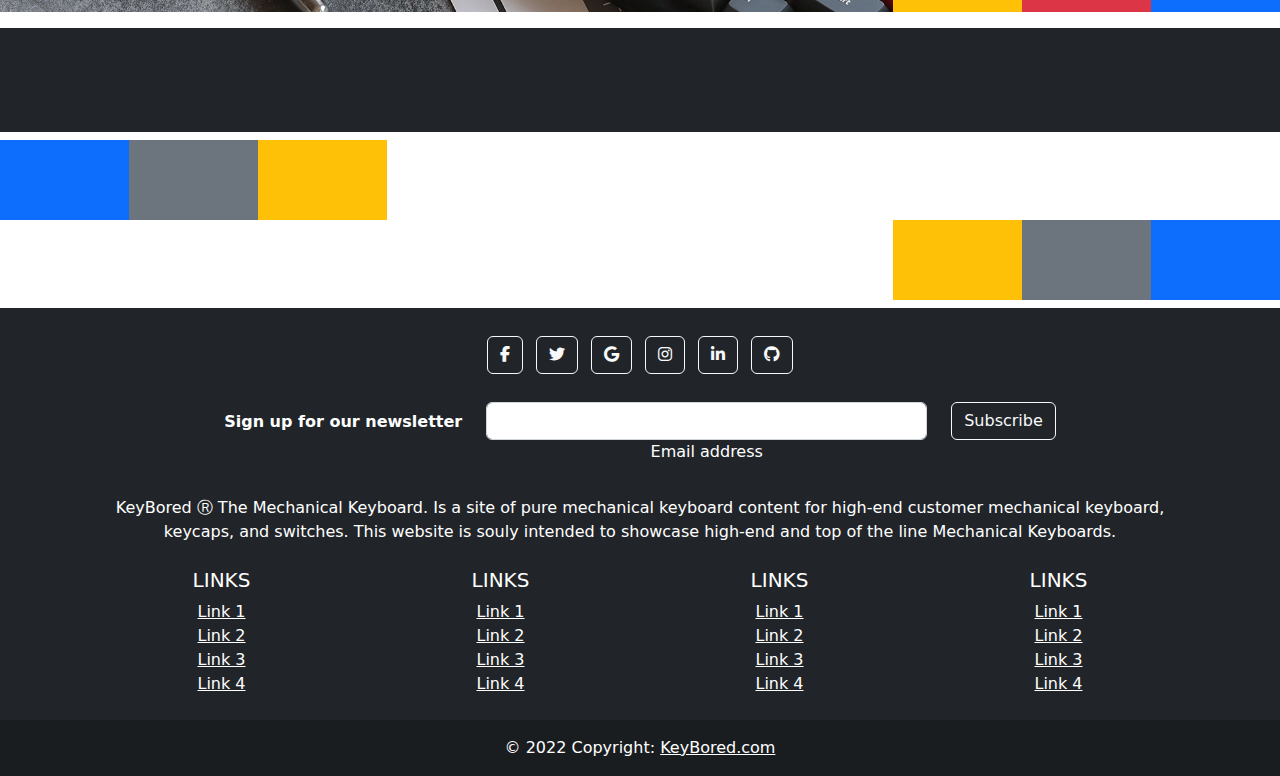
==== commit ecf2a6b4: "update files" ====
--- a/index.html
+++ b/index.html
@@ -67,14 +67,6 @@
                 </span>
               </i>
             </a>
-
-            <svg xmlns="http://www.w3.org/2000/svg" width="16" height="16" fill="currentColor" class="bi bi-bag-check"
-              viewBox="0 0 16 16">
-              <path fill-rule="evenodd"
-                d="M10.854 8.146a.5.5 0 0 1 0 .708l-3 3a.5.5 0 0 1-.708 0l-1.5-1.5a.5.5 0 0 1 .708-.708L7.5 10.793l2.646-2.647a.5.5 0 0 1 .708 0z" />
-              <path
-                d="M8 1a2.5 2.5 0 0 1 2.5 2.5V4h-5v-.5A2.5 2.5 0 0 1 8 1zm3.5 3v-.5a3.5 3.5 0 1 0-7 0V4H1v10a2 2 0 0 0 2 2h10a2 2 0 0 0 2-2V4h-3.5zM2 5h12v9a1 1 0 0 1-1 1H3a1 1 0 0 1-1-1V5z" />
-            </svg>
           </li>
 
           <li class="nav-item ms-2 p-0">
@@ -271,8 +263,7 @@
                     <li>4.0 mm Total Travel</li>
                   </ul>
                 </span>
-                <a href="https://www.cherrymx.de/en/cherry-mx/mx-original/mx-black.html"
-                  class="btn btn-outline-dark text-secondary text-capitalize">Add to Cart</a>
+                <button class="btn btn-ouline-dark addToCart">Add to Cart</button>
               </div>
             </div>
           </div>
@@ -332,8 +323,7 @@
                     <li>4.0 mm Total Travel</li>
                   </ul>
                 </span>
-                <a href="https://www.cherrymx.de/en/cherry-mx/mx-original/mx-blue.html"
-                  class="btn btn-outline-dark text-secondary text-capitalize">Add to Cart</a>
+                <button class="btn btn-ouline-dark addToCart">Add to Cart</button>
               </div>
             </div>
           </div>
@@ -393,8 +383,7 @@
                     <li>4.0 mm Total Travel</li>
                   </ul>
                 </span>
-                <a href="https://www.cherrymx.de/en/cherry-mx/mx-original/mx-red.html"
-                  class="btn btn-outline-dark text-secondary text-capitalize">Add to Cart</a>
+                <button class="btn btn-ouline-dark addToCart">Add to Cart</button>
               </div>
             </div>
           </div>
@@ -453,8 +442,7 @@
                     <li>4.0 mm Total Travel</li>
                   </ul>
                 </span>
-                <a href="https://www.cherrymx.de/en/cherry-mx/mx-original/mx-brown.html"
-                  class="btn btn-outline-dark text-secondary text-capitalize">Add to Cart</a>
+                <button class="btn btn-ouline-dark addToCart">Add to Cart</button>
               </div>
             </div>
           </div>
--- a/style.css
+++ b/style.css
@@ -16,6 +16,7 @@
   display: flex;
   justify-content: space-between;
 }
+
 .bottombar__close {
   background: none;
   border: none;
@@ -23,9 +24,19 @@
   cursor: pointer;
   font-size: 2em;
 }
+
 /* .bottombar__content > * {
   display: flex;
   align-items: center;
 } */
 /* This will target the parent and the child element under the said class */
+.addToCart {
+  color: black;
+  border: 1px solid black;
 
+}
+
+.addToCart:hover {
+  background: rgb(29, 27, 27);
+  color: white;
+}